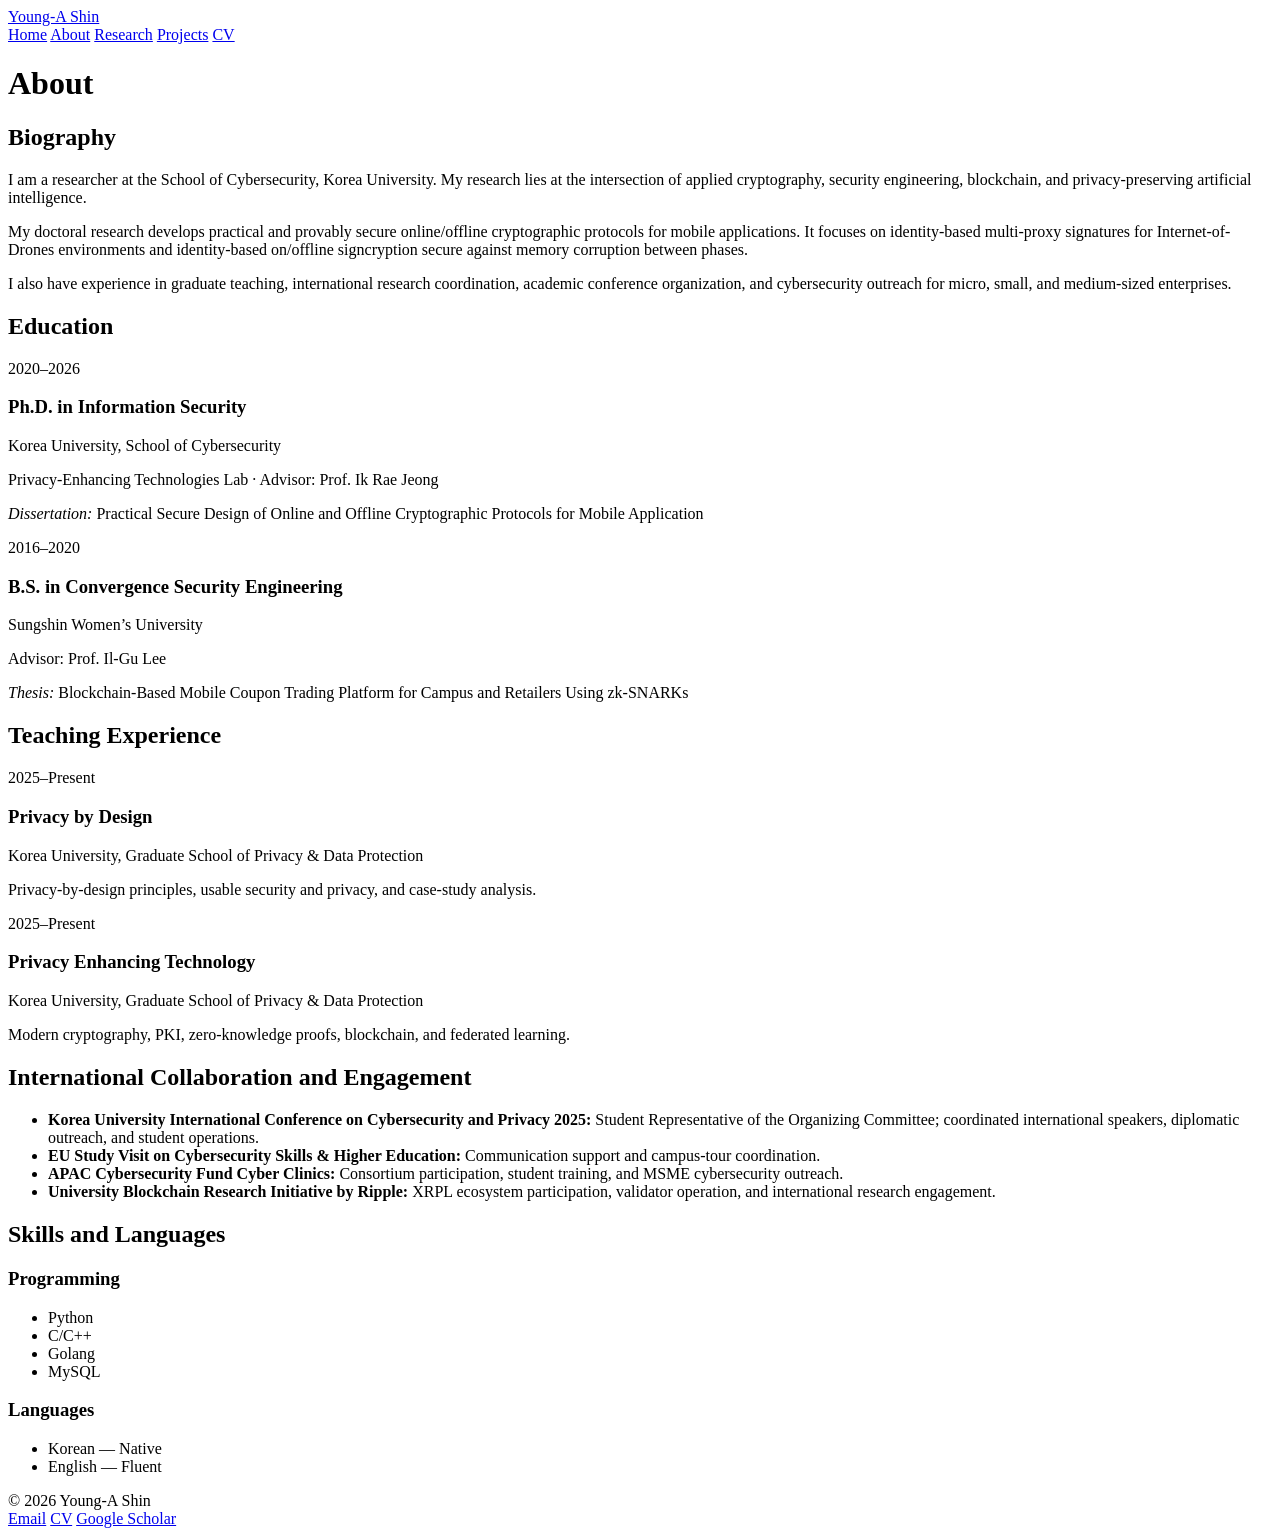
==== about.html @ b7c107d1 "Create about.html" ====
<!DOCTYPE html>
<html lang="en">
<head>
  <meta charset="UTF-8">
  <meta name="viewport" content="width=device-width, initial-scale=1.0">
  <title>About | Young-A Shin</title>
  <meta name="description" content="Biography, education, teaching, international collaboration, and technical skills of Young-A Shin.">
  <link rel="stylesheet" href="styles.css">
</head>
<body>
<header class="site-header">
  <nav class="container navbar">
    <a class="brand" href="index.html">Young-A Shin</a>
    <div class="menu">
      <a href="index.html">Home</a>
      <a class="active" href="about.html">About</a>
      <a href="research.html">Research</a>
      <a href="projects.html">Projects</a>
      <a href="cvShin_updated.pdf" target="_blank" rel="noopener">CV</a>
    </div>
  </nav>
</header>

<div class="page-banner"><div class="container"><h1>About</h1></div></div>

<main>
  <div class="container content">
    <section class="academic-section">
      <h2>Biography</h2>
      <p>
        I am a researcher at the School of Cybersecurity, Korea University. My research lies
        at the intersection of applied cryptography, security engineering, blockchain, and
        privacy-preserving artificial intelligence.
      </p>
      <p>
        My doctoral research develops practical and provably secure online/offline
        cryptographic protocols for mobile applications. It focuses on identity-based
        multi-proxy signatures for Internet-of-Drones environments and identity-based
        on/offline signcryption secure against memory corruption between phases.
      </p>
      <p>
        I also have experience in graduate teaching, international research coordination,
        academic conference organization, and cybersecurity outreach for micro, small, and
        medium-sized enterprises.
      </p>
    </section>

    <section class="academic-section">
      <h2>Education</h2>
      <div class="entry-list">
        <article class="entry">
          <div class="entry-date">2020–2026</div>
          <div class="entry-body">
            <h3>Ph.D. in Information Security</h3>
            <p>Korea University, School of Cybersecurity</p>
            <p class="meta">Privacy-Enhancing Technologies Lab · Advisor: Prof. Ik Rae Jeong</p>
            <p class="meta"><em>Dissertation:</em> Practical Secure Design of Online and Offline Cryptographic Protocols for Mobile Application</p>
          </div>
        </article>

        <article class="entry">
          <div class="entry-date">2016–2020</div>
          <div class="entry-body">
            <h3>B.S. in Convergence Security Engineering</h3>
            <p>Sungshin Women’s University</p>
            <p class="meta">Advisor: Prof. Il-Gu Lee</p>
            <p class="meta"><em>Thesis:</em> Blockchain-Based Mobile Coupon Trading Platform for Campus and Retailers Using zk-SNARKs</p>
          </div>
        </article>
      </div>
    </section>

    <section class="academic-section">
      <h2>Teaching Experience</h2>
      <div class="entry-list">
        <article class="entry">
          <div class="entry-date">2025–Present</div>
          <div class="entry-body">
            <h3>Privacy by Design</h3>
            <p>Korea University, Graduate School of Privacy &amp; Data Protection</p>
            <p class="meta">Privacy-by-design principles, usable security and privacy, and case-study analysis.</p>
          </div>
        </article>

        <article class="entry">
          <div class="entry-date">2025–Present</div>
          <div class="entry-body">
            <h3>Privacy Enhancing Technology</h3>
            <p>Korea University, Graduate School of Privacy &amp; Data Protection</p>
            <p class="meta">Modern cryptography, PKI, zero-knowledge proofs, blockchain, and federated learning.</p>
          </div>
        </article>
      </div>
    </section>

    <section class="academic-section">
      <h2>International Collaboration and Engagement</h2>
      <ul>
        <li><strong>Korea University International Conference on Cybersecurity and Privacy 2025:</strong> Student Representative of the Organizing Committee; coordinated international speakers, diplomatic outreach, and student operations.</li>
        <li><strong>EU Study Visit on Cybersecurity Skills &amp; Higher Education:</strong> Communication support and campus-tour coordination.</li>
        <li><strong>APAC Cybersecurity Fund Cyber Clinics:</strong> Consortium participation, student training, and MSME cybersecurity outreach.</li>
        <li><strong>University Blockchain Research Initiative by Ripple:</strong> XRPL ecosystem participation, validator operation, and international research engagement.</li>
      </ul>
    </section>

    <section class="academic-section">
      <h2>Skills and Languages</h2>
      <div class="two-column">
        <div>
          <h3>Programming</h3>
          <ul>
            <li>Python</li>
            <li>C/C++</li>
            <li>Golang</li>
            <li>MySQL</li>
          </ul>
        </div>
        <div>
          <h3>Languages</h3>
          <ul>
            <li>Korean — Native</li>
            <li>English — Fluent</li>
          </ul>
        </div>
      </div>
    </section>
  </div>
</main>

<footer>
  <div class="container footer-row">
    <span>© 2026 Young-A Shin</span>
    <div class="footer-links">
      <a href="mailto:yashin95@korea.ac.kr">Email</a>
      <a href="cvShin_updated.pdf" target="_blank" rel="noopener">CV</a>
      <a href="https://scholar.google.com/citations?user=QF94qp0AAAAJ&hl=en" target="_blank" rel="noopener">Google Scholar</a>
    </div>
  </div>
</footer>
</body>
</html>
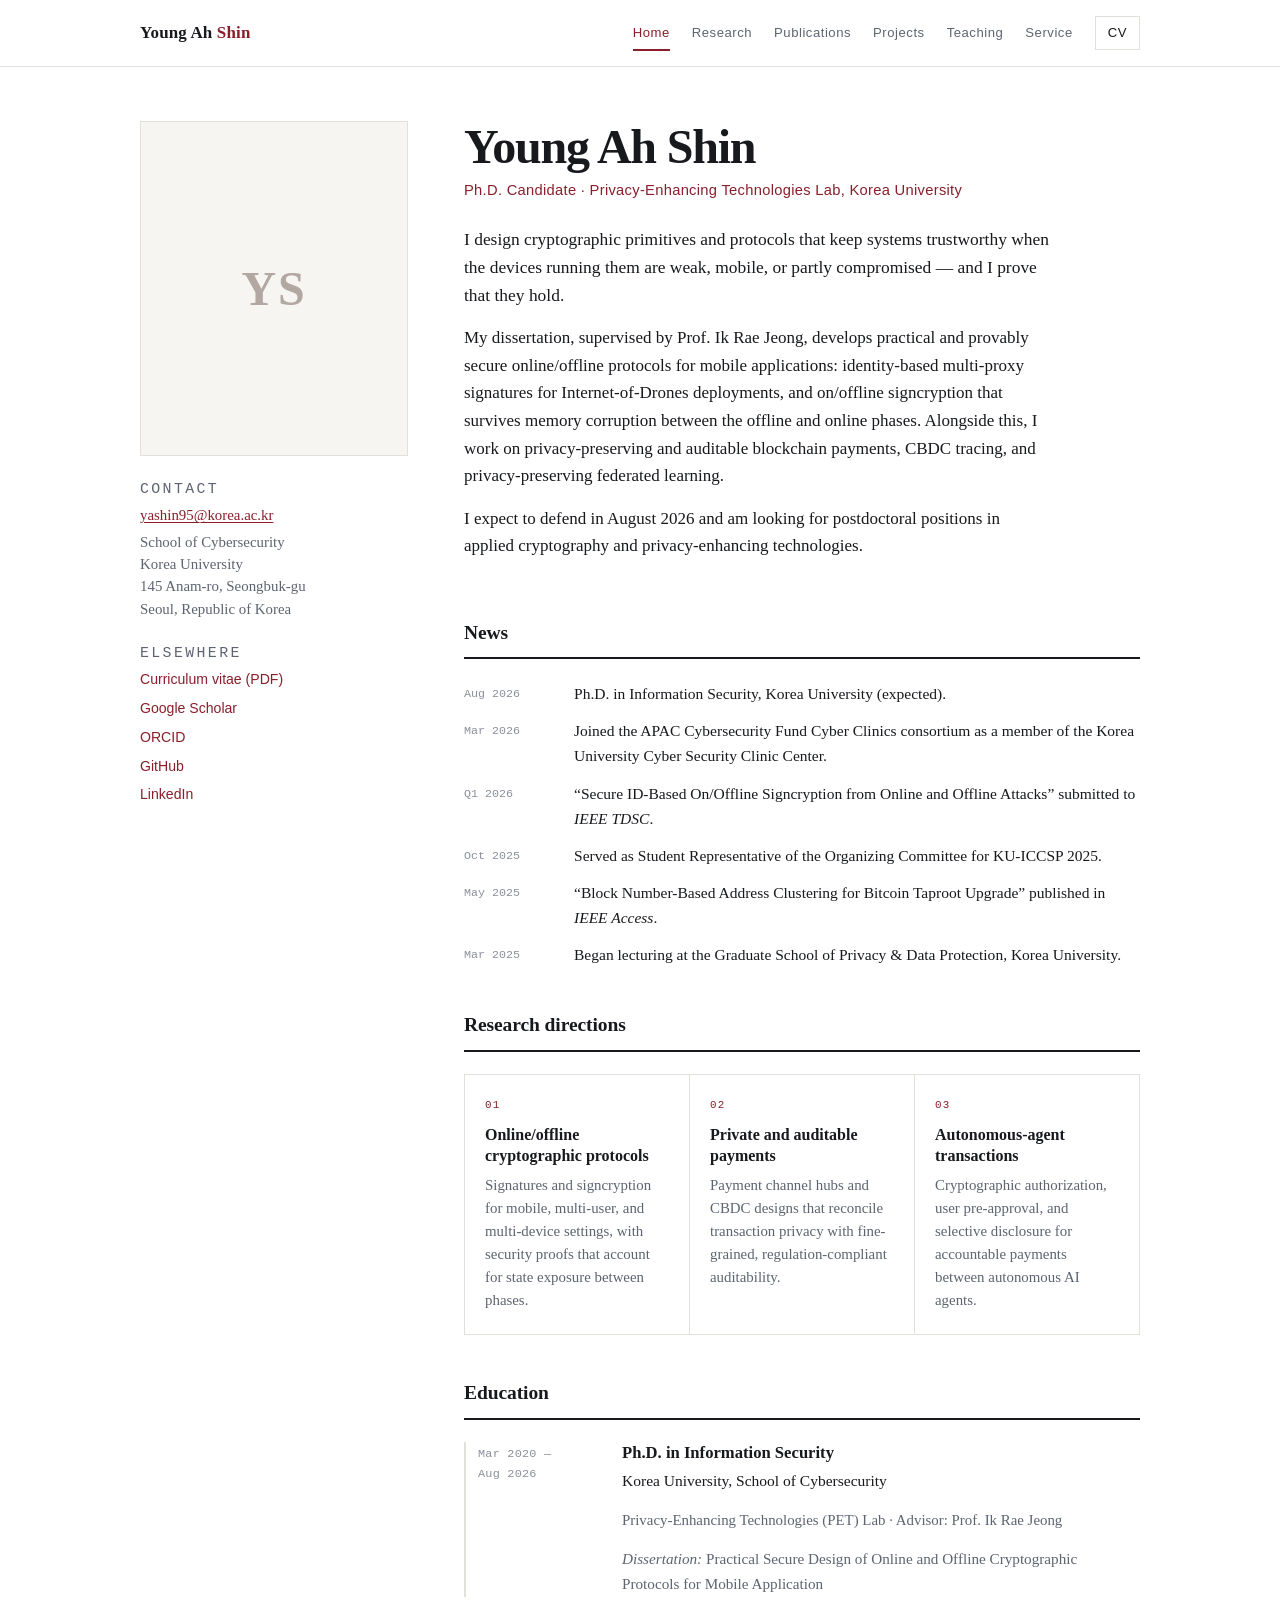
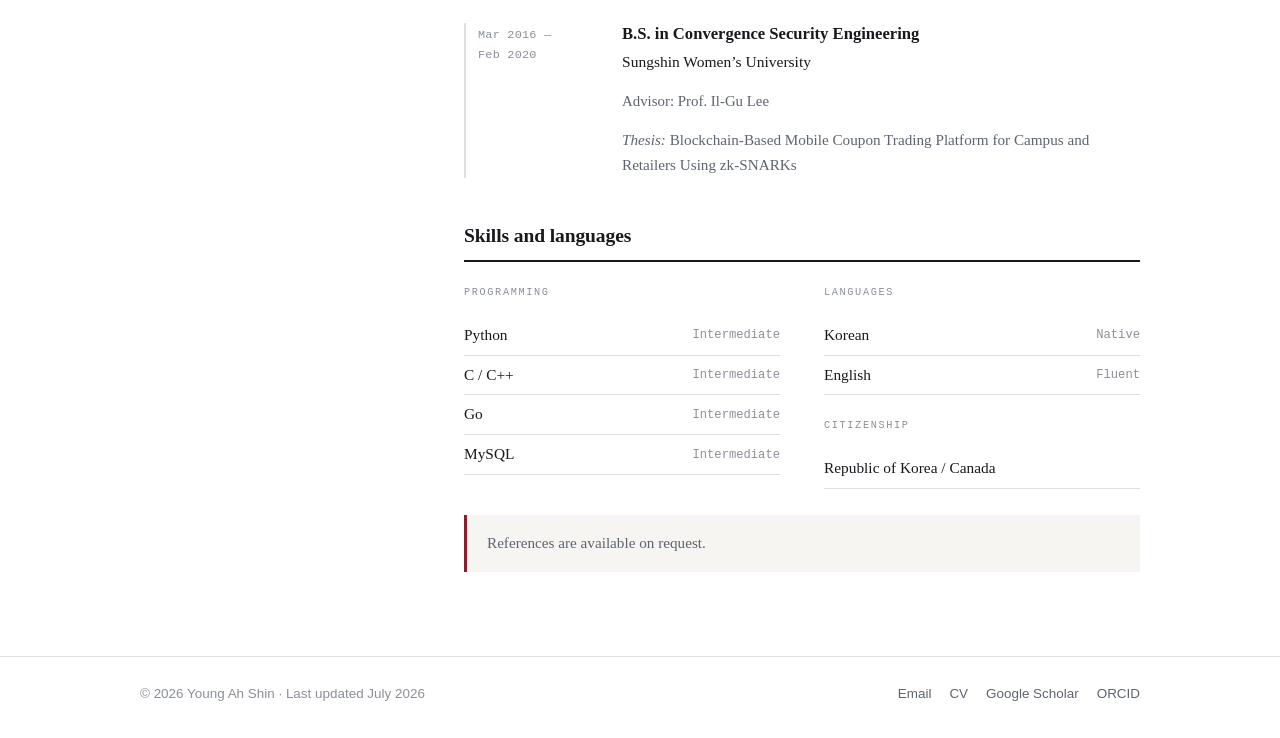
==== commit 149af531: "Add files via upload" ====
--- a/about.html
+++ b/about.html
@@ -1,141 +1,13 @@
 <!DOCTYPE html>
 <html lang="en">
 <head>
-  <meta charset="UTF-8">
-  <meta name="viewport" content="width=device-width, initial-scale=1.0">
-  <title>About | Young-A Shin</title>
-  <meta name="description" content="Biography, education, teaching, international collaboration, and technical skills of Young-A Shin.">
-  <link rel="stylesheet" href="styles.css">
+<meta charset="UTF-8">
+<title>Redirecting | Young Ah Shin</title>
+<meta http-equiv="refresh" content="0; url=index.html">
+<link rel="canonical" href="index.html">
+<meta name="robots" content="noindex">
 </head>
 <body>
-<header class="site-header">
-  <nav class="container navbar">
-    <a class="brand" href="index.html">Young-A Shin</a>
-    <div class="menu">
-      <a href="index.html">Home</a>
-      <a class="active" href="about.html">About</a>
-      <a href="research.html">Research</a>
-      <a href="projects.html">Projects</a>
-      <a href="cvShin_updated.pdf" target="_blank" rel="noopener">CV</a>
-    </div>
-  </nav>
-</header>
-
-<div class="page-banner"><div class="container"><h1>About</h1></div></div>
-
-<main>
-  <div class="container content">
-    <section class="academic-section">
-      <h2>Biography</h2>
-      <p>
-        I am a researcher at the School of Cybersecurity, Korea University. My research lies
-        at the intersection of applied cryptography, security engineering, blockchain, and
-        privacy-preserving artificial intelligence.
-      </p>
-      <p>
-        My doctoral research develops practical and provably secure online/offline
-        cryptographic protocols for mobile applications. It focuses on identity-based
-        multi-proxy signatures for Internet-of-Drones environments and identity-based
-        on/offline signcryption secure against memory corruption between phases.
-      </p>
-      <p>
-        I also have experience in graduate teaching, international research coordination,
-        academic conference organization, and cybersecurity outreach for micro, small, and
-        medium-sized enterprises.
-      </p>
-    </section>
-
-    <section class="academic-section">
-      <h2>Education</h2>
-      <div class="entry-list">
-        <article class="entry">
-          <div class="entry-date">2020–2026</div>
-          <div class="entry-body">
-            <h3>Ph.D. in Information Security</h3>
-            <p>Korea University, School of Cybersecurity</p>
-            <p class="meta">Privacy-Enhancing Technologies Lab · Advisor: Prof. Ik Rae Jeong</p>
-            <p class="meta"><em>Dissertation:</em> Practical Secure Design of Online and Offline Cryptographic Protocols for Mobile Application</p>
-          </div>
-        </article>
-
-        <article class="entry">
-          <div class="entry-date">2016–2020</div>
-          <div class="entry-body">
-            <h3>B.S. in Convergence Security Engineering</h3>
-            <p>Sungshin Women’s University</p>
-            <p class="meta">Advisor: Prof. Il-Gu Lee</p>
-            <p class="meta"><em>Thesis:</em> Blockchain-Based Mobile Coupon Trading Platform for Campus and Retailers Using zk-SNARKs</p>
-          </div>
-        </article>
-      </div>
-    </section>
-
-    <section class="academic-section">
-      <h2>Teaching Experience</h2>
-      <div class="entry-list">
-        <article class="entry">
-          <div class="entry-date">2025–Present</div>
-          <div class="entry-body">
-            <h3>Privacy by Design</h3>
-            <p>Korea University, Graduate School of Privacy &amp; Data Protection</p>
-            <p class="meta">Privacy-by-design principles, usable security and privacy, and case-study analysis.</p>
-          </div>
-        </article>
-
-        <article class="entry">
-          <div class="entry-date">2025–Present</div>
-          <div class="entry-body">
-            <h3>Privacy Enhancing Technology</h3>
-            <p>Korea University, Graduate School of Privacy &amp; Data Protection</p>
-            <p class="meta">Modern cryptography, PKI, zero-knowledge proofs, blockchain, and federated learning.</p>
-          </div>
-        </article>
-      </div>
-    </section>
-
-    <section class="academic-section">
-      <h2>International Collaboration and Engagement</h2>
-      <ul>
-        <li><strong>Korea University International Conference on Cybersecurity and Privacy 2025:</strong> Student Representative of the Organizing Committee; coordinated international speakers, diplomatic outreach, and student operations.</li>
-        <li><strong>EU Study Visit on Cybersecurity Skills &amp; Higher Education:</strong> Communication support and campus-tour coordination.</li>
-        <li><strong>APAC Cybersecurity Fund Cyber Clinics:</strong> Consortium participation, student training, and MSME cybersecurity outreach.</li>
-        <li><strong>University Blockchain Research Initiative by Ripple:</strong> XRPL ecosystem participation, validator operation, and international research engagement.</li>
-      </ul>
-    </section>
-
-    <section class="academic-section">
-      <h2>Skills and Languages</h2>
-      <div class="two-column">
-        <div>
-          <h3>Programming</h3>
-          <ul>
-            <li>Python</li>
-            <li>C/C++</li>
-            <li>Golang</li>
-            <li>MySQL</li>
-          </ul>
-        </div>
-        <div>
-          <h3>Languages</h3>
-          <ul>
-            <li>Korean — Native</li>
-            <li>English — Fluent</li>
-          </ul>
-        </div>
-      </div>
-    </section>
-  </div>
-</main>
-
-<footer>
-  <div class="container footer-row">
-    <span>© 2026 Young-A Shin</span>
-    <div class="footer-links">
-      <a href="mailto:yashin95@korea.ac.kr">Email</a>
-      <a href="cvShin_updated.pdf" target="_blank" rel="noopener">CV</a>
-      <a href="https://scholar.google.com/citations?user=QF94qp0AAAAJ&hl=en" target="_blank" rel="noopener">Google Scholar</a>
-    </div>
-  </div>
-</footer>
+<p>This page has moved. <a href="index.html">Continue to the homepage</a>.</p>
 </body>
 </html>
